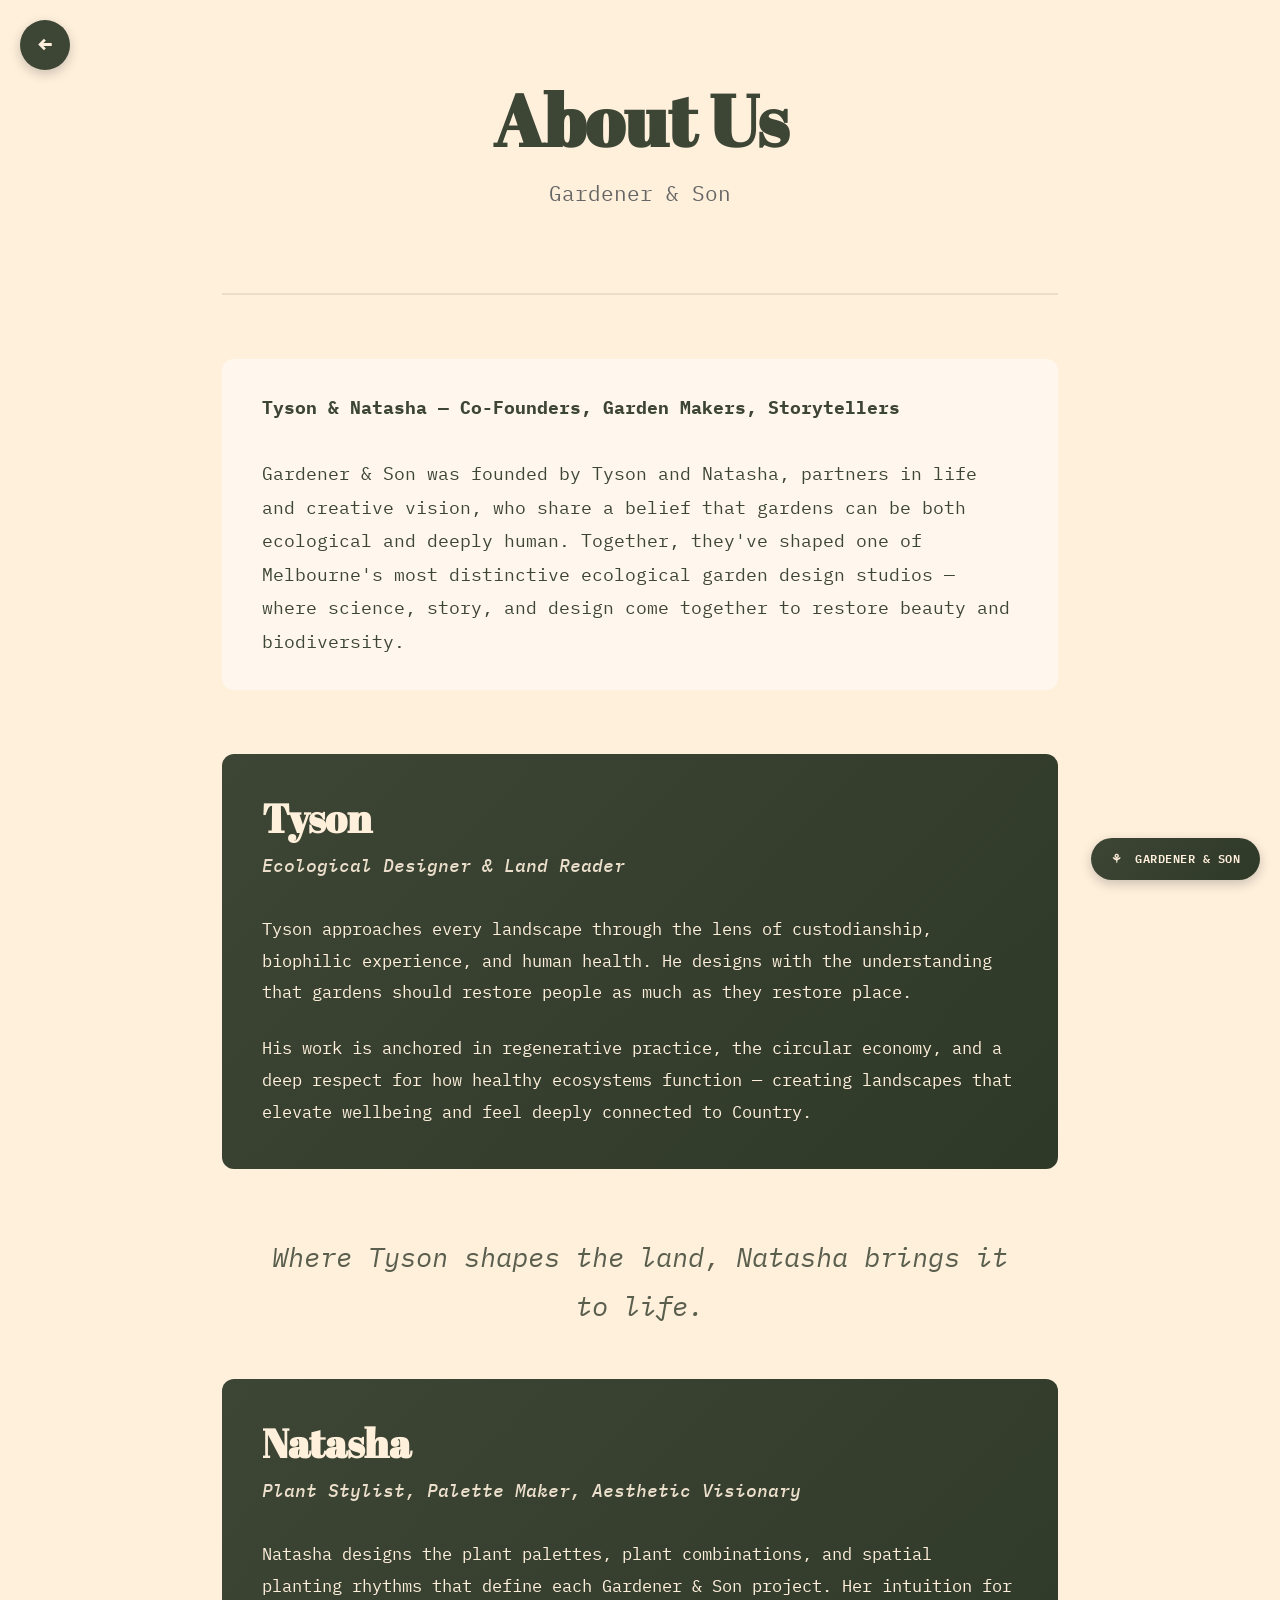
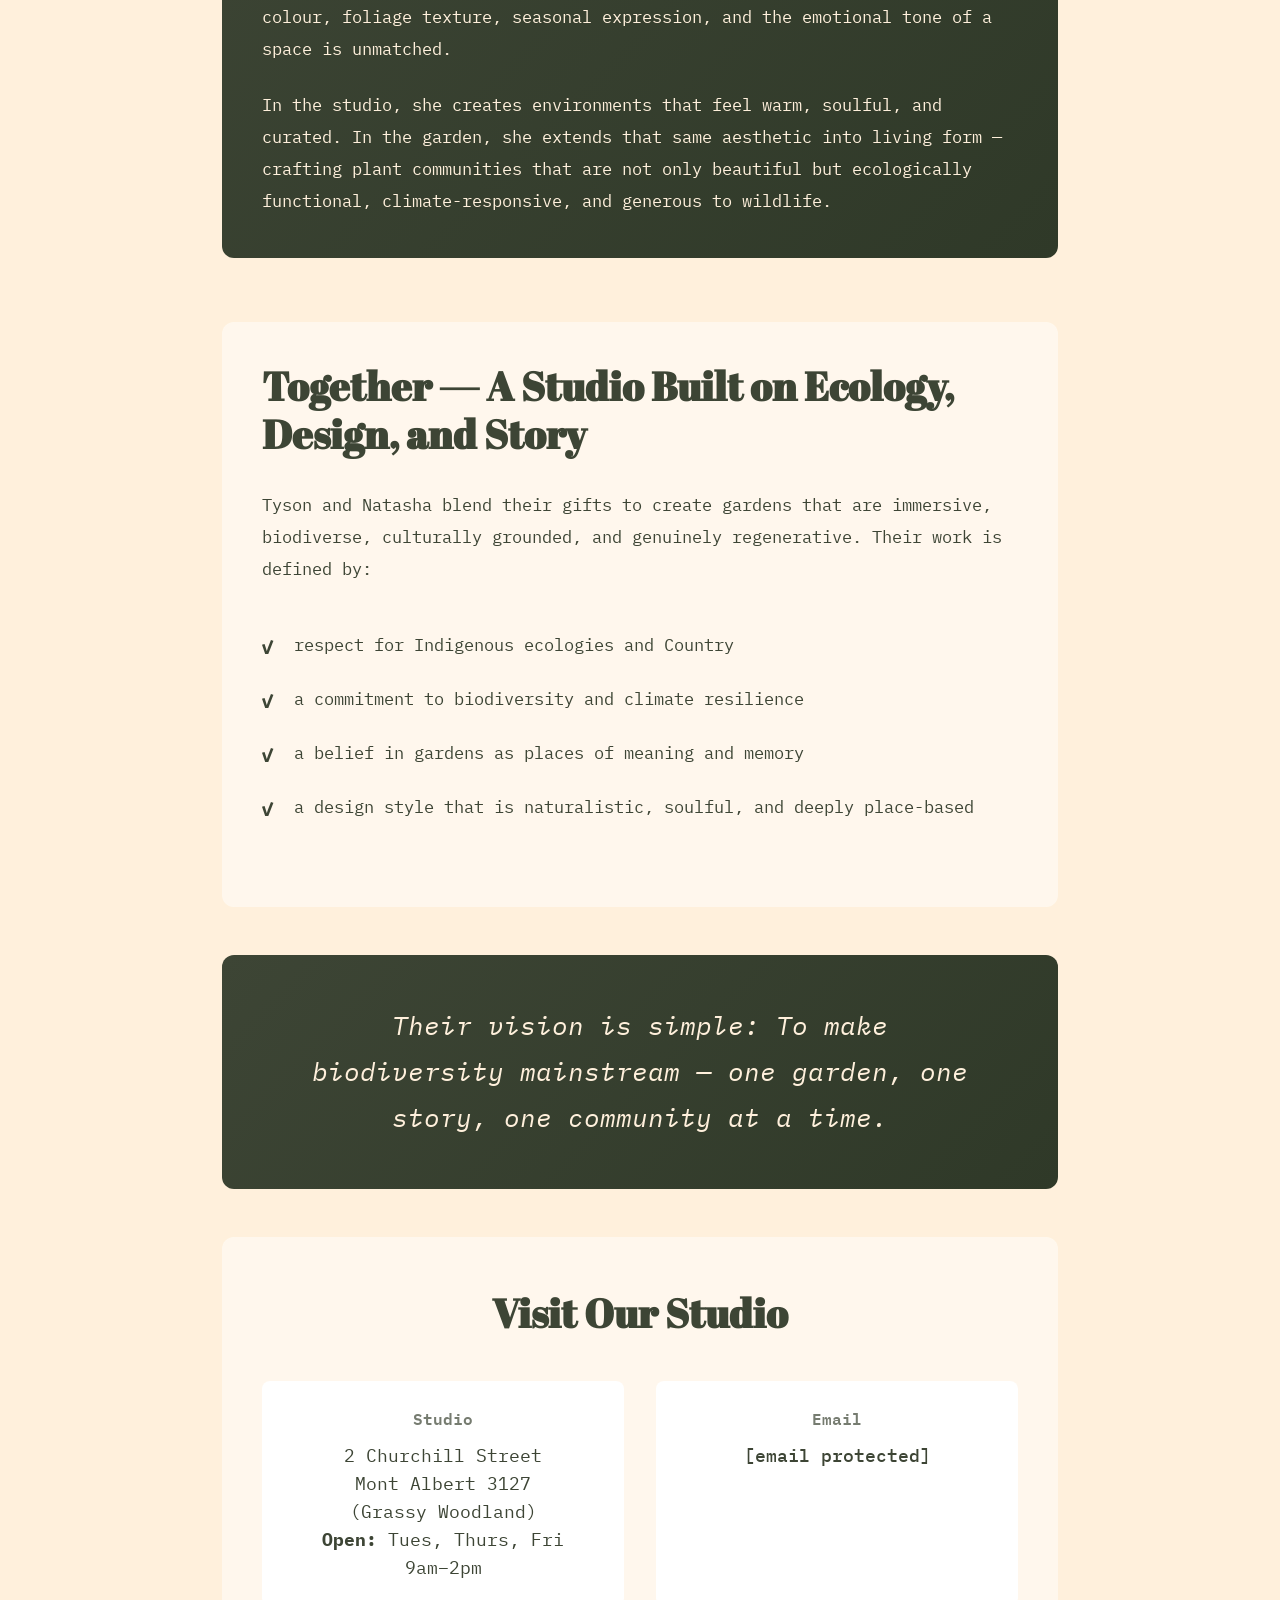
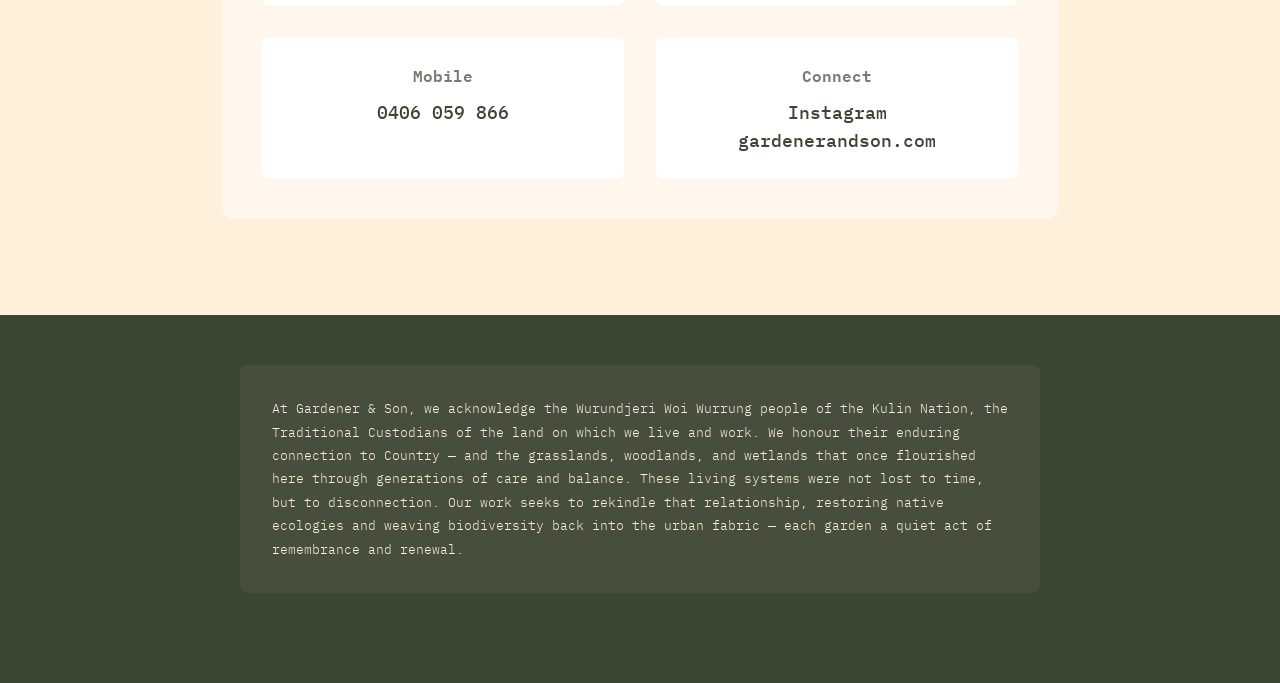
==== about.html @ 5bba2f90 "Initial commit" ====
<!DOCTYPE html>
<html lang="en">
<head>
  <meta charset="UTF-8"/>
  <meta name="viewport" content="width=device-width, initial-scale=1.0"/>
  
  <!-- PWA Configuration -->
  <link rel="manifest" href="manifest.json">
  <meta name="theme-color" content="#3d4535">
  <meta name="apple-mobile-web-app-capable" content="yes">
  <meta name="apple-mobile-web-app-status-bar-style" content="black-translucent">
  <meta name="apple-mobile-web-app-title" content="Ecological Garden">
  <link rel="apple-touch-icon" href="icon-192.png">
  
  <title>About Us | Gardener & Son</title>
  <link
    href="https://fonts.googleapis.com/css2?family=Abril+Fatface&family=IBM+Plex+Mono:wght@300;400;500;700&display=swap"
    rel="stylesheet"
  />
  <style>
    * {
      margin: 0;
      padding: 0;
      box-sizing: border-box;
    }

    body {
      font-family: "IBM Plex Mono", monospace;
      background-color: #fff0dc;
      color: #3d4535;
      line-height: 1.8;
      -webkit-font-smoothing: antialiased;
      -moz-osx-font-smoothing: grayscale;
    }

    /* Back Button */
    .back-button {
      position: fixed;
      top: 20px;
      left: 20px;
      z-index: 1000;
      width: 50px;
      height: 50px;
      background-color: #3d4535;
      border-radius: 50%;
      display: flex;
      justify-content: center;
      align-items: center;
      cursor: pointer;
      transition: all 0.3s ease;
      box-shadow: 0 4px 12px rgba(0, 0, 0, 0.2);
      text-decoration: none;
      color: #fff0dc;
      font-size: 24px;
      font-weight: bold;
    }

    .back-button:hover {
      transform: scale(1.05);
      background-color: #2f3928;
    }

    /* Brand Badge */
    .brand-badge {
      position: fixed;
      bottom: 20px;
      right: 20px;
      background: linear-gradient(135deg, #3d4535 0%, #2f3928 100%);
      color: #fff0dc;
      padding: 10px 20px;
      border-radius: 50px;
      font-size: 0.75rem;
      font-weight: 600;
      text-decoration: none;
      box-shadow: 0 4px 12px rgba(0, 0, 0, 0.2);
      z-index: 999;
      transition: all 0.3s ease;
      letter-spacing: 0.5px;
      text-transform: uppercase;
    }

    .brand-badge:hover {
      transform: scale(1.05);
      box-shadow: 0 6px 16px rgba(0, 0, 0, 0.3);
    }

    .brand-badge::before {
      content: "⚘ ";
      margin-right: 5px;
    }

    /* Container */
    .container {
      max-width: 900px;
      margin: 0 auto;
      padding: 5rem 2rem 3rem;
    }

    /* Hero Section */
    .hero {
      text-align: center;
      margin-bottom: 4rem;
      padding-bottom: 3rem;
      border-bottom: 2px solid rgba(61, 69, 53, 0.1);
    }

    h1 {
      font-family: "Abril Fatface", serif;
      font-size: clamp(2.5rem, 8vw, 4.5rem);
      color: #3d4535;
      margin-bottom: 1rem;
      letter-spacing: 0px;
      line-height: 1.1;
    }

    .subtitle {
      font-size: clamp(1rem, 2.5vw, 1.3rem);
      color: #666;
      font-weight: 400;
      margin-bottom: 2rem;
    }

    /* Intro Section */
    .intro {
      background: rgba(255, 255, 255, 0.5);
      padding: 2rem 2.5rem;
      border-radius: 12px;
      margin-bottom: 4rem;
      font-size: 1.1rem;
      line-height: 1.9;
    }

    /* Profile Sections */
    .profile {
      margin-bottom: 4rem;
      padding: 2.5rem;
      background: linear-gradient(135deg, #3d4535 0%, #2f3928 100%);
      color: #fff0dc;
      border-radius: 12px;
    }

    .profile h2 {
      font-family: "Abril Fatface", serif;
      font-size: clamp(1.8rem, 5vw, 2.5rem);
      margin-bottom: 0.5rem;
      letter-spacing: 0px;
      line-height: 1.2;
    }

    .profile h3 {
      font-size: 1.1rem;
      font-weight: 500;
      margin-bottom: 2rem;
      opacity: 0.9;
      font-style: italic;
    }

    .profile p {
      font-size: 1.05rem;
      line-height: 1.9;
      margin-bottom: 1.5rem;
    }

    .profile p:last-child {
      margin-bottom: 0;
    }

    /* Transition text between profiles */
    .transition-text {
      text-align: center;
      font-size: clamp(1.3rem, 3vw, 1.7rem);
      font-style: italic;
      color: #3d4535;
      margin: 3rem 0;
      padding: 0 2rem;
      opacity: 0.85;
    }

    /* Together Section */
    .together {
      background: rgba(255, 255, 255, 0.5);
      padding: 2.5rem;
      border-radius: 12px;
      margin-bottom: 3rem;
    }

    .together h2 {
      font-family: "Abril Fatface", serif;
      font-size: clamp(1.8rem, 5vw, 2.5rem);
      color: #3d4535;
      margin-bottom: 2rem;
      letter-spacing: 0px;
      line-height: 1.2;
    }

    .together p {
      font-size: 1.05rem;
      line-height: 1.9;
      margin-bottom: 1.5rem;
    }

    .together ul {
      list-style: none;
      padding: 0;
      margin: 2rem 0;
    }

    .together ul li {
      font-size: 1.05rem;
      line-height: 1.8;
      padding: 0.75rem 0;
      padding-left: 2rem;
      position: relative;
    }

    .together ul li::before {
      content: "✓";
      position: absolute;
      left: 0;
      color: #3d4535;
      font-weight: bold;
      font-size: 1.2rem;
    }

    /* Vision */
    .vision {
      text-align: center;
      padding: 3rem 2rem;
      background: linear-gradient(135deg, #3d4535 0%, #2f3928 100%);
      color: #fff0dc;
      border-radius: 12px;
      margin-bottom: 3rem;
    }

    .vision p {
      font-size: clamp(1.2rem, 3vw, 1.6rem);
      line-height: 1.8;
      font-style: italic;
      max-width: 700px;
      margin: 0 auto;
    }

    /* Contact Info Section */
    .contact-info-section {
      background: rgba(255, 255, 255, 0.5);
      padding: 2.5rem;
      border-radius: 12px;
      margin-bottom: 3rem;
      text-align: center;
    }

    .contact-info-section h2 {
      font-family: "Abril Fatface", serif;
      font-size: clamp(1.8rem, 5vw, 2.5rem);
      color: #3d4535;
      margin-bottom: 2rem;
      letter-spacing: 0px;
    }

    .contact-details {
      display: grid;
      grid-template-columns: repeat(auto-fit, minmax(250px, 1fr));
      gap: 2rem;
      margin-top: 2rem;
    }

    .contact-item {
      padding: 1.5rem;
      background: white;
      border-radius: 8px;
    }

    .contact-item h3 {
      font-size: 1rem;
      font-weight: 600;
      margin-bottom: 0.5rem;
      opacity: 0.7;
    }

    .contact-item p {
      font-size: 1.1rem;
      line-height: 1.6;
    }

    .contact-item a {
      color: #3d4535;
      text-decoration: none;
      font-weight: 500;
    }

    .contact-item a:hover {
      opacity: 0.7;
    }

    /* Footer - matching evc-map page exactly */
    footer {
      margin-top: 0;
      padding: 50px 20px;
      background-color: #3d4535;
      color: #fff0dc;
      text-align: center;
    }

    footer .acknowledgement {
      max-width: 800px;
      margin: 0 auto;
      padding: 2rem;
      background-color: rgba(255, 240, 220, 0.05);
      border-radius: 8px;
      text-align: left;
      line-height: 1.8;
    }

    footer .acknowledgement p {
      font-size: 13px;
      line-height: 1.8;
      margin-bottom: 30px;
      font-weight: 300;
    }

    footer .acknowledgement p:last-child {
      margin-bottom: 0;
    }

    footer > p {
      margin-top: 40px;
      font-size: 12px;
      opacity: 0.8;
    }

    footer a {
      color: #fff0dc;
      text-decoration: underline;
      transition: opacity 0.2s ease;
    }

    footer a:hover {
      opacity: 0.8;
    }



    /* Responsive */
    @media (max-width: 768px) {
      .container {
        padding: 4rem 1.5rem 2rem;
      }

      .intro, .profile, .together, .contact-info-section {
        padding: 1.5rem;
      }

      .profile h3 {
        font-size: 1rem;
      }

      .transition-text {
        font-size: 1.2rem;
        margin: 2rem 0;
      }

      .back-button {
        width: 45px;
        height: 45px;
        font-size: 20px;
      }

      .brand-badge {
        bottom: 15px;
        right: 15px;
        font-size: 0.7rem;
        padding: 8px 16px;
      }

      .contact-details {
        grid-template-columns: 1fr;
        gap: 1rem;
      }

      footer {
        padding: 40px 15px;
      }

      footer .acknowledgement {
        padding: 1.5rem;
        margin: 0 auto;
      }

      footer .acknowledgement p {
        font-size: 14px;
        line-height: 1.7;
        margin-bottom: 20px;
      }

      footer > p {
        font-size: 13px;
        margin-top: 30px;
        padding: 0 10px;
      }
    }

    @media (max-width: 480px) {
      .container {
        padding: 3.5rem 1rem 2rem;
      }

      .intro, .profile, .together, .contact-info-section {
        padding: 1.2rem;
      }

      .transition-text {
        font-size: 1.1rem;
      }

      footer .acknowledgement {
        padding: 1.2rem;
      }

      footer .acknowledgement p {
        font-size: 13px;
        margin-bottom: 15px;
      }

      footer > p {
        font-size: 12px;
      }
    }
  </style>
</head>
<body>
  <a href="index.html" class="back-button">←</a>
  <a href="https://www.gardenerandson.com" target="_blank" class="brand-badge">Gardener & Son</a>

  <div class="container">
    <div class="hero">
      <h1>About Us</h1>
      <p class="subtitle">Gardener & Son</p>
    </div>

    <div class="intro">
      <p><strong>Tyson & Natasha — Co-Founders, Garden Makers, Storytellers</strong></p><br>
      <p>Gardener & Son was founded by Tyson and Natasha, partners in life and creative vision, who share a belief that gardens can be both ecological and deeply human. Together, they've shaped one of Melbourne's most distinctive ecological garden design studios — where science, story, and design come together to restore beauty and biodiversity.</p>
    </div>

    <div class="profile">
      <h2>Tyson</h2>
      <h3>Ecological Designer & Land Reader</h3>
      <p>Tyson approaches every landscape through the lens of custodianship, biophilic experience, and human health. He designs with the understanding that gardens should restore people as much as they restore place.</p>
      <p>His work is anchored in regenerative practice, the circular economy, and a deep respect for how healthy ecosystems function — creating landscapes that elevate wellbeing and feel deeply connected to Country.</p>
    </div>

    <p class="transition-text">Where Tyson shapes the land, Natasha brings it to life.</p>

    <div class="profile">
      <h2>Natasha</h2>
      <h3>Plant Stylist, Palette Maker, Aesthetic Visionary</h3>
      <p>Natasha designs the plant palettes, plant combinations, and spatial planting rhythms that define each Gardener & Son project. Her intuition for colour, foliage texture, seasonal expression, and the emotional tone of a space is unmatched.</p>
      <p>In the studio, she creates environments that feel warm, soulful, and curated. In the garden, she extends that same aesthetic into living form — crafting plant communities that are not only beautiful but ecologically functional, climate-responsive, and generous to wildlife.</p>
    </div>

    <div class="together">
      <h2>Together — A Studio Built on Ecology, Design, and Story</h2>
      <p>Tyson and Natasha blend their gifts to create gardens that are immersive, biodiverse, culturally grounded, and genuinely regenerative. Their work is defined by:</p>
      <ul>
        <li>respect for Indigenous ecologies and Country</li>
        <li>a commitment to biodiversity and climate resilience</li>
        <li>a belief in gardens as places of meaning and memory</li>
        <li>a design style that is naturalistic, soulful, and deeply place-based</li>
      </ul>
    </div>

    <div class="vision">
      <p>Their vision is simple: To make biodiversity mainstream — one garden, one story, one community at a time.</p>
    </div>

    <div class="contact-info-section">
      <h2>Visit Our Studio</h2>
      <div class="contact-details">
        <div class="contact-item">
          <h3>Studio</h3>
          <p>2 Churchill Street<br>Mont Albert 3127<br>(Grassy Woodland)</p>
          <p><strong>Open:</strong> Tues, Thurs, Fri<br>9am–2pm</p>
          
        </div>
        <div class="contact-item">
          <h3>Email</h3>
          <p><a href="/cdn-cgi/l/email-protection#6e060b0202012e090f1c0a0b000b1c0f000a1d0100400d0103"><span class="__cf_email__" data-cfemail="dbb3beb7b7b49bbcbaa9bfbeb5bea9bab5bfa8b4b5f5b8b4b6">[email&#160;protected]</span></a></p>
        </div>
        <div class="contact-item">
          <h3>Mobile</h3>
          <p><a href="tel:0406059866">0406 059 866</a></p>
        </div>
        <div class="contact-item">
          <h3>Connect</h3>
          <p>
            <a href="https://www.instagram.com/gardenerandson/" target="_blank">Instagram</a><br>
            <a href="https://www.gardenerandson.com" target="_blank">gardenerandson.com</a>
          </p>
        </div>
      </div>
    </div>
  </div>

  <!-- Footer - exact match from evc-map page -->
  <footer id="footer">
    <div class="acknowledgement">
      <p>
        At Gardener & Son, we acknowledge the Wurundjeri Woi Wurrung people of the Kulin Nation, the Traditional Custodians of the land on which we live and work. We honour their enduring connection to Country — and the grasslands, woodlands, and wetlands that once flourished here through generations of care and balance. These living systems were not lost to time, but to disconnection. Our work seeks to rekindle that relationship, restoring native ecologies and weaving biodiversity back into the urban fabric — each garden a quiet act of remembrance and renewal.
      </p>
    </div>
    <p>
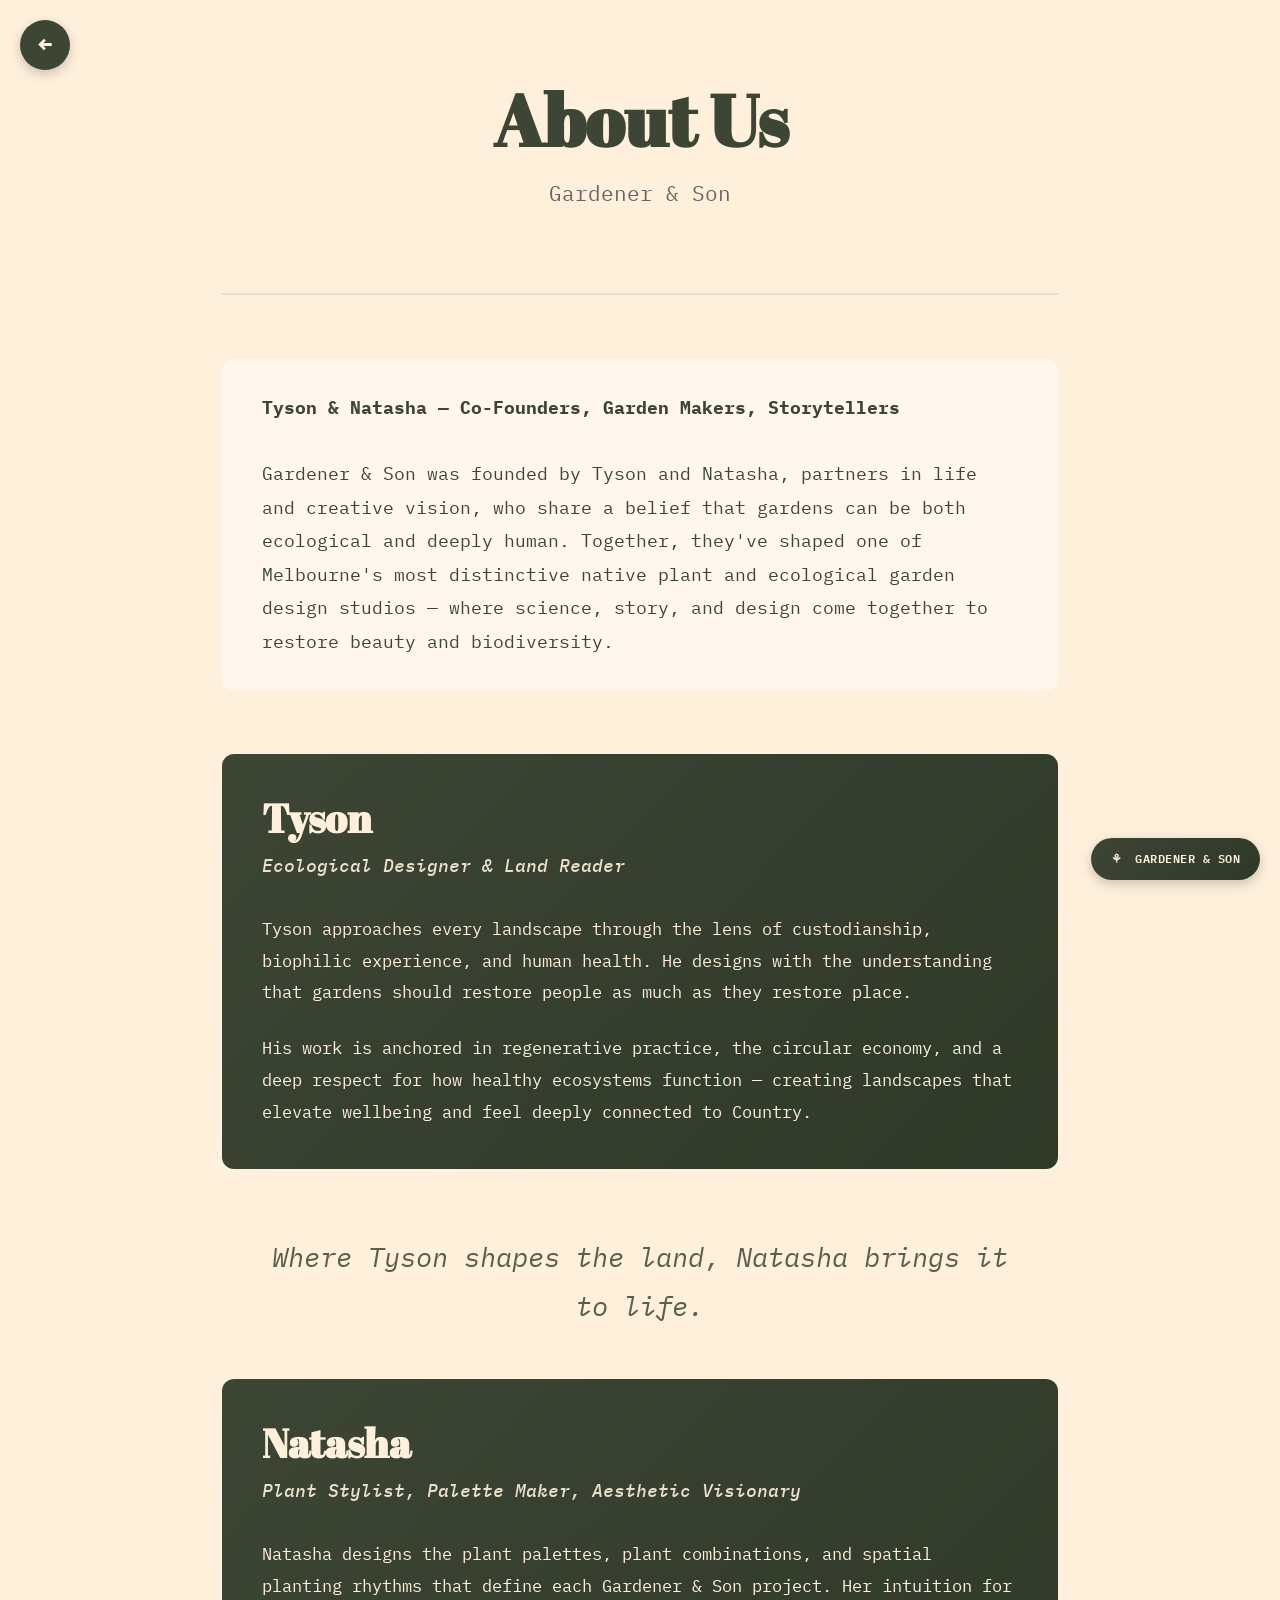
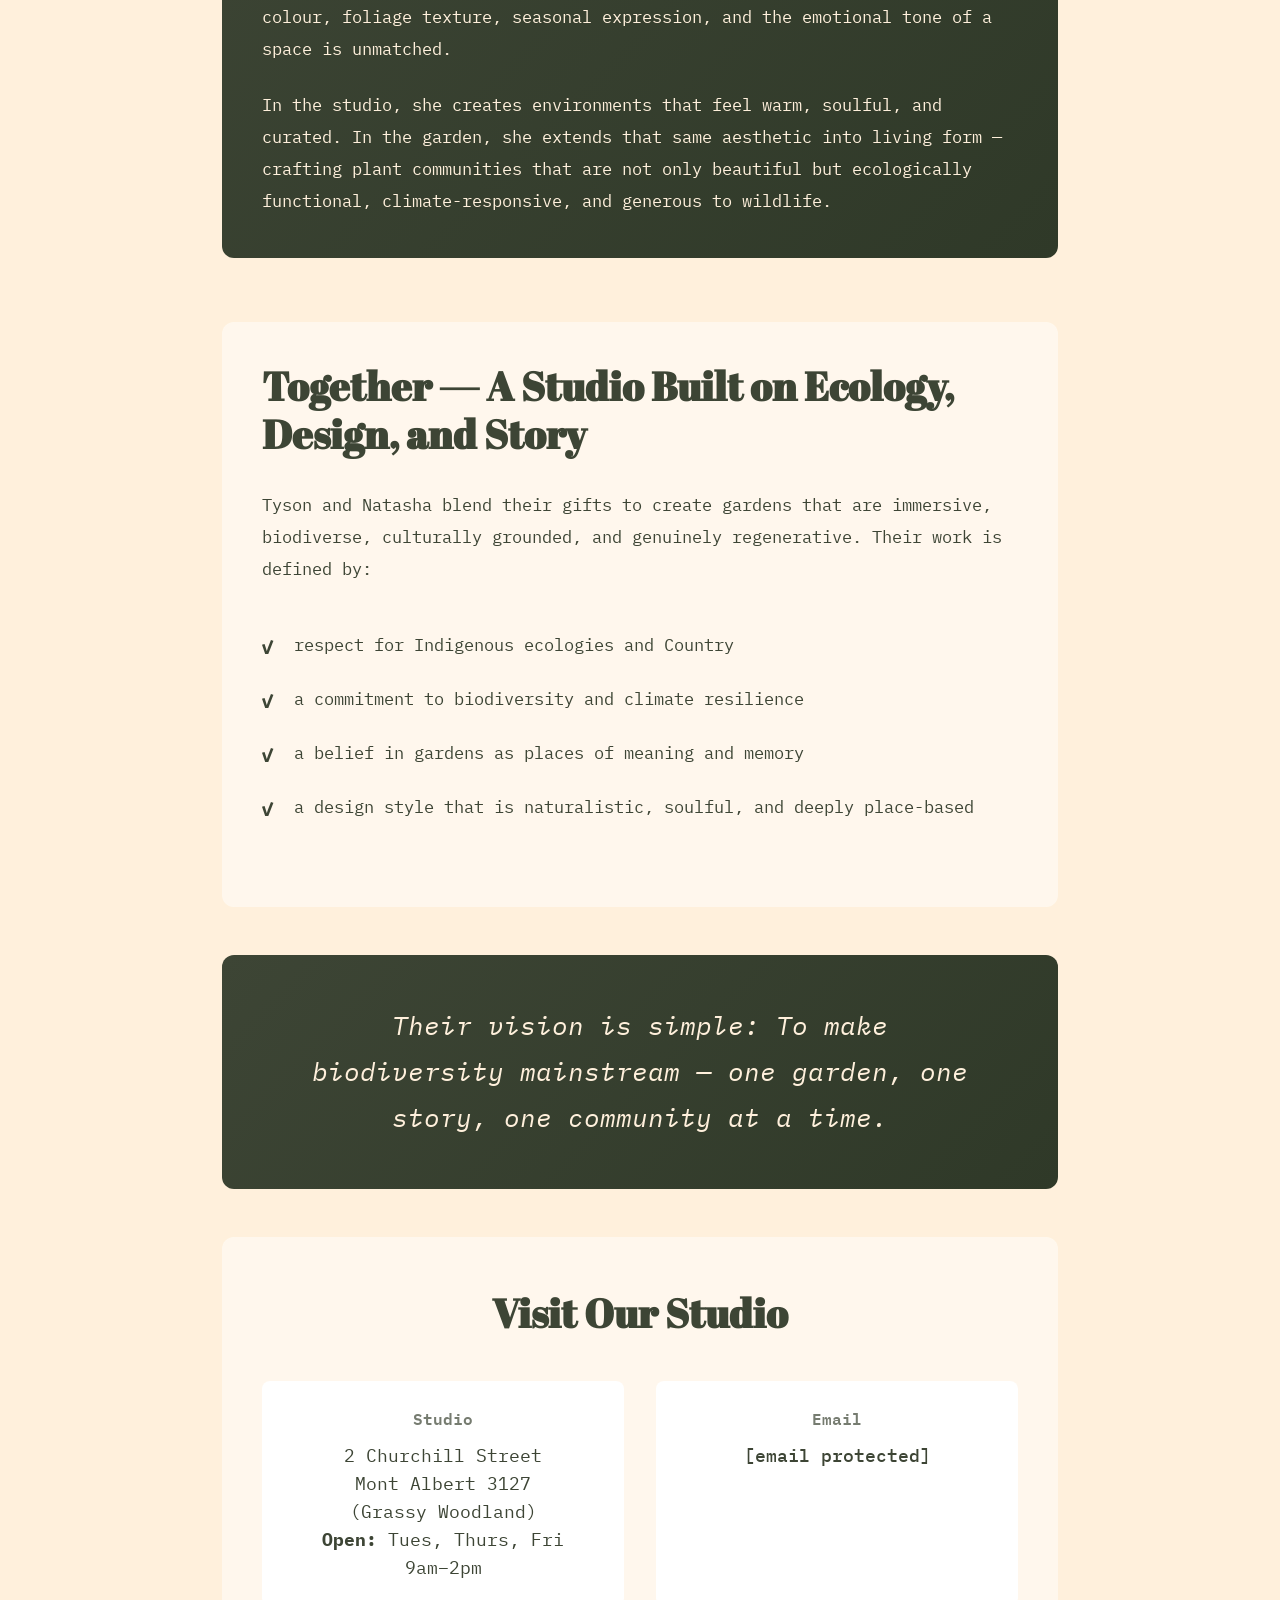
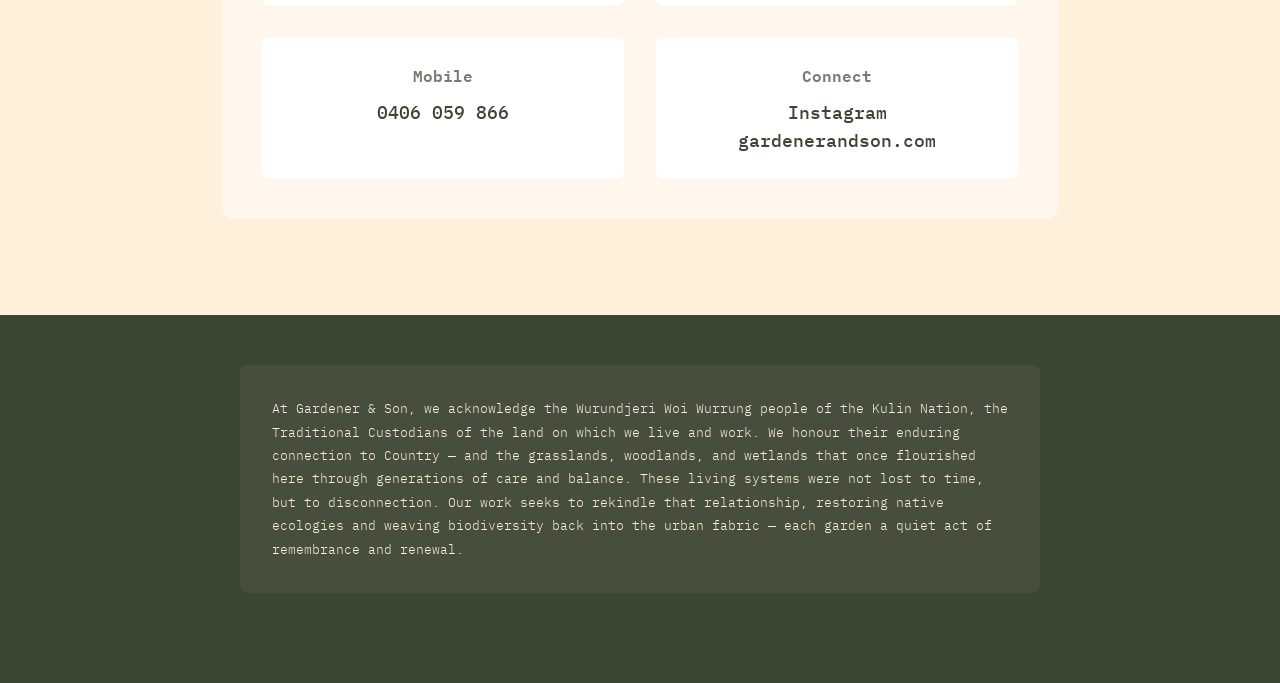
==== commit bac46a11: "Polish homepage copy and remove legacy shared-link wording" ====
--- a/about.html
+++ b/about.html
@@ -9,10 +9,22 @@
   <meta name="theme-color" content="#3d4535">
   <meta name="apple-mobile-web-app-capable" content="yes">
   <meta name="apple-mobile-web-app-status-bar-style" content="black-translucent">
-  <meta name="apple-mobile-web-app-title" content="Ecological Garden">
+  <meta name="apple-mobile-web-app-title" content="Find My Native Plants">
   <link rel="apple-touch-icon" href="icon-192.png">
   
-  <title>About Us | Gardener & Son</title>
+  <title>About | Find My Native Plants</title>
+  <meta name="description" content="Learn about the team behind Find My Native Plants and our approach to native planting with ecological intent.">
+  <link rel="canonical" href="https://findmynativeplants.com.au/about.html">
+  <meta property="og:title" content="About | Find My Native Plants">
+  <meta property="og:description" content="Meet the team helping people choose native and indigenous plants for their local area.">
+  <meta property="og:type" content="website">
+  <meta property="og:url" content="https://findmynativeplants.com.au/about.html">
+  <meta property="og:site_name" content="Find My Native Plants">
+  <meta property="og:image" content="https://findmynativeplants.com.au/icon-512.png">
+  <meta name="twitter:card" content="summary_large_image">
+  <meta name="twitter:title" content="About | Find My Native Plants">
+  <meta name="twitter:description" content="Meet the team helping people choose native and indigenous plants for their local area.">
+  <meta name="twitter:image" content="https://findmynativeplants.com.au/icon-512.png">
   <link
     href="https://fonts.googleapis.com/css2?family=Abril+Fatface&family=IBM+Plex+Mono:wght@300;400;500;700&display=swap"
     rel="stylesheet"
@@ -439,7 +451,7 @@
 
     <div class="intro">
       <p><strong>Tyson & Natasha — Co-Founders, Garden Makers, Storytellers</strong></p><br>
-      <p>Gardener & Son was founded by Tyson and Natasha, partners in life and creative vision, who share a belief that gardens can be both ecological and deeply human. Together, they've shaped one of Melbourne's most distinctive ecological garden design studios — where science, story, and design come together to restore beauty and biodiversity.</p>
+      <p>Gardener & Son was founded by Tyson and Natasha, partners in life and creative vision, who share a belief that gardens can be both ecological and deeply human. Together, they've shaped one of Melbourne's most distinctive native plant and ecological garden design studios — where science, story, and design come together to restore beauty and biodiversity.</p>
     </div>
 
     <div class="profile">
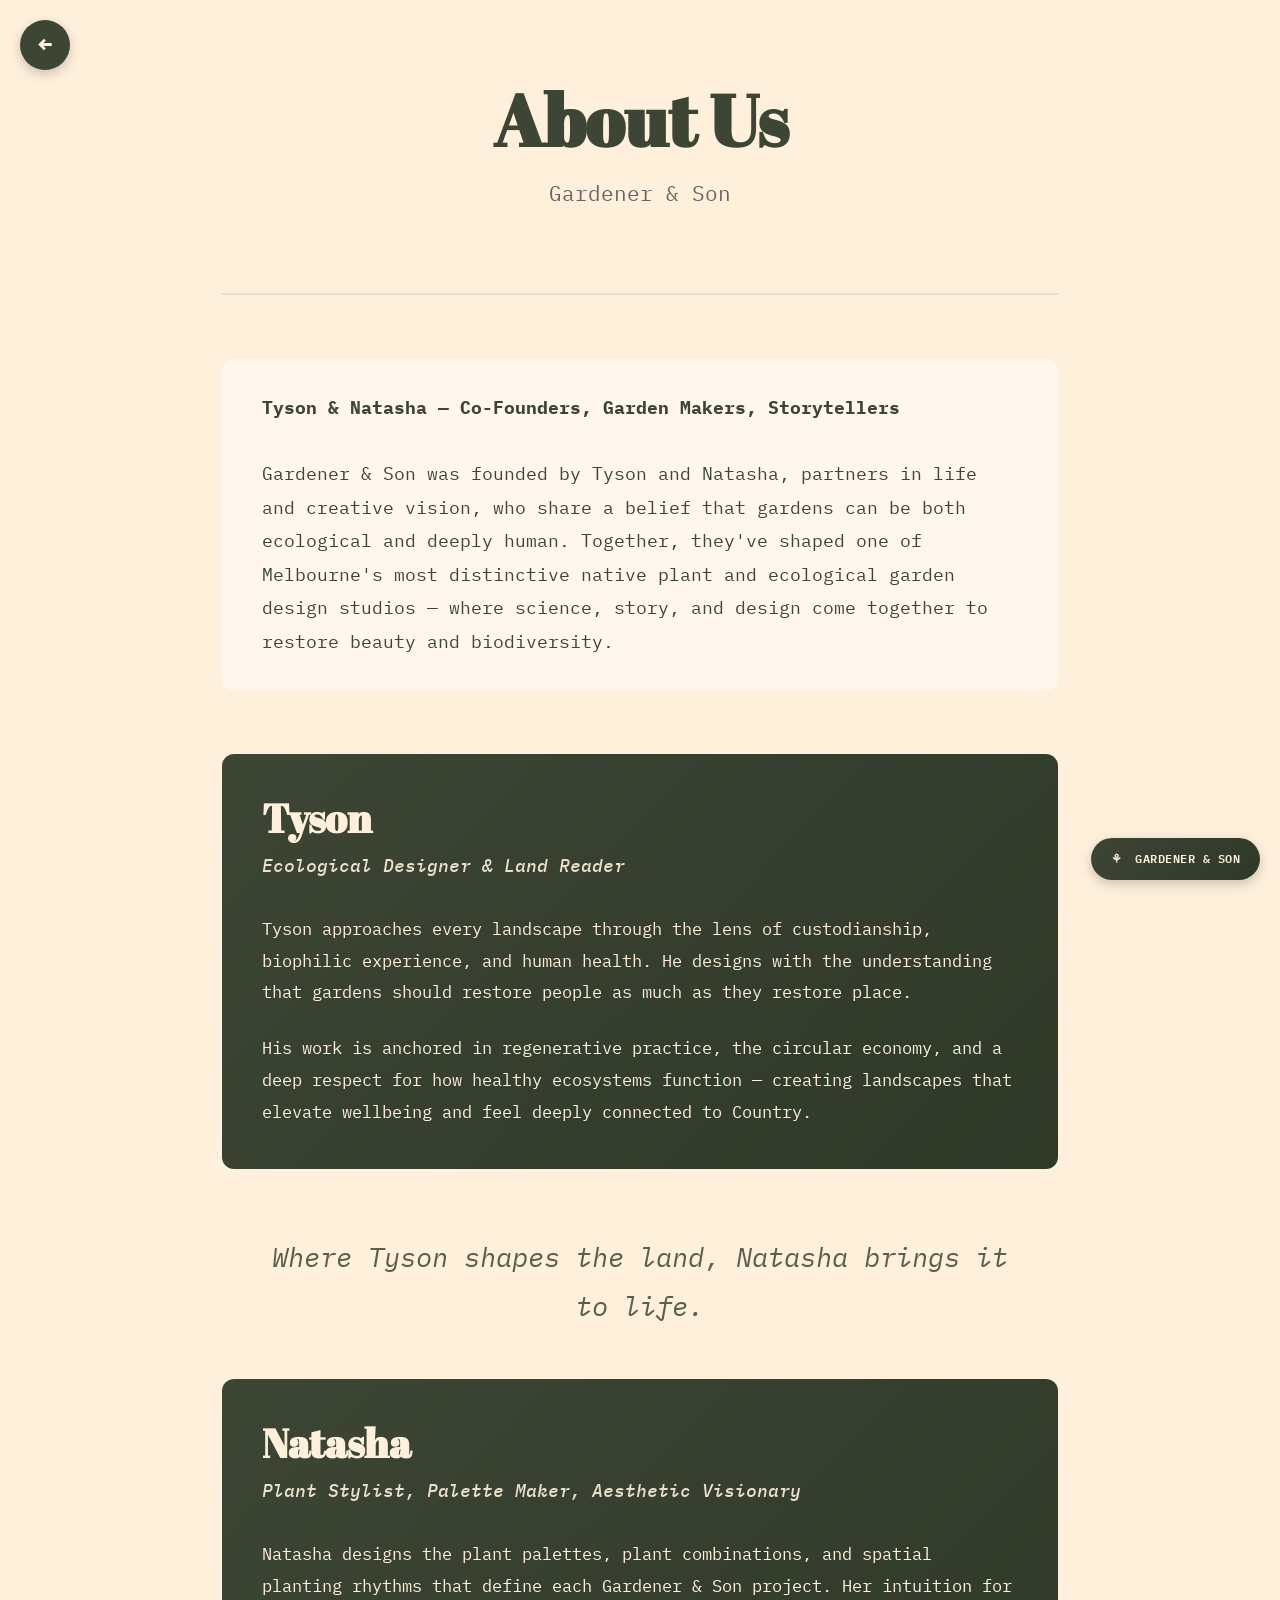
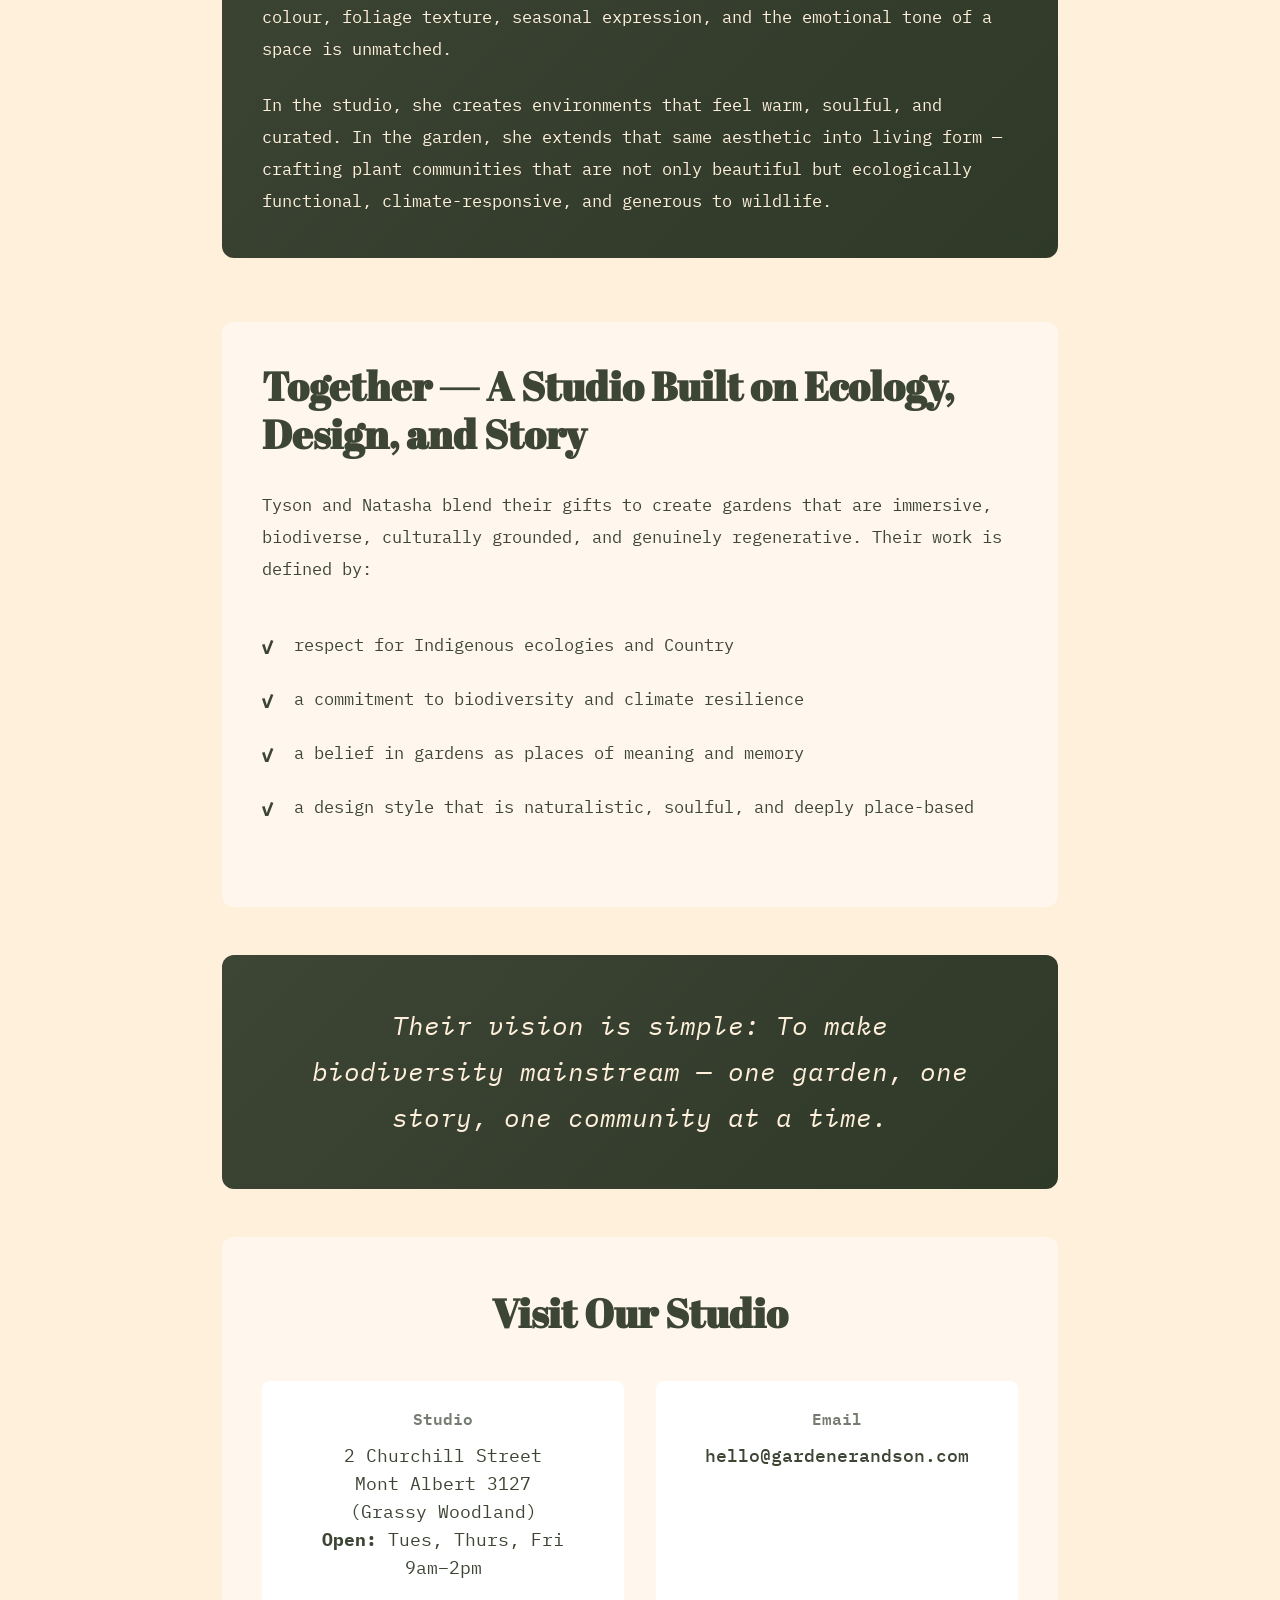
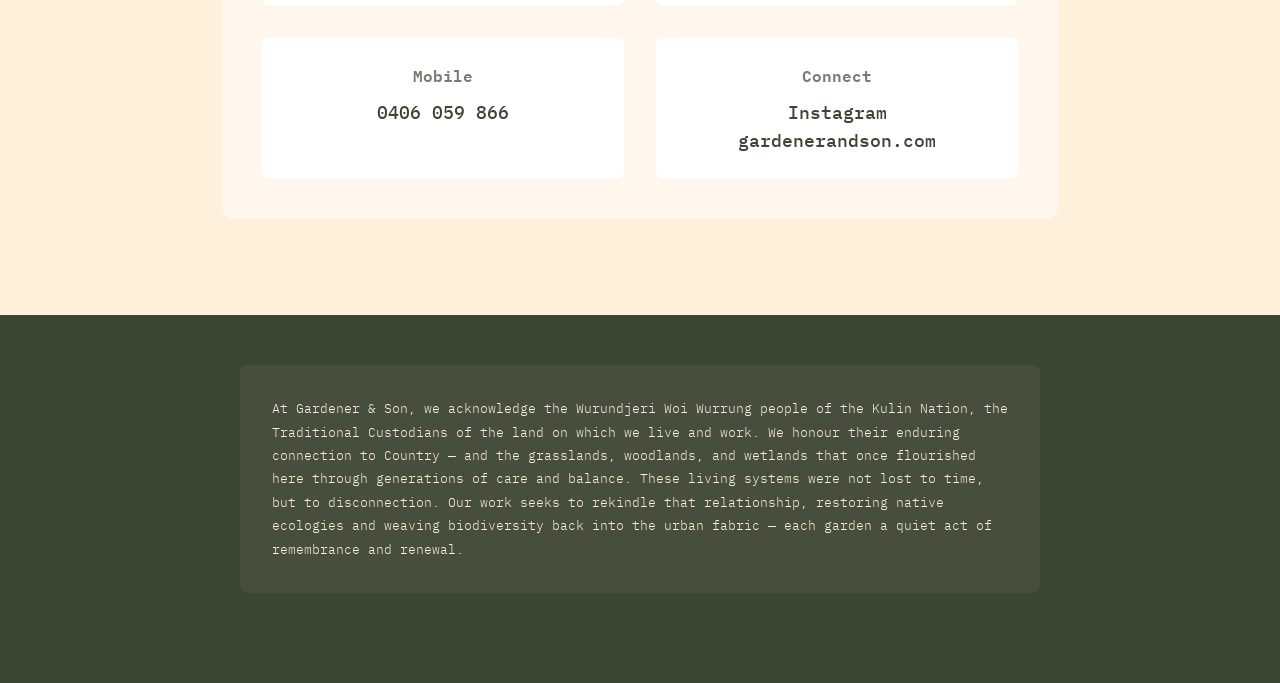
==== commit aaad2fc2: "Restore working email links and favicon on About and Contact The email links were saved with Cloudfl" ====
--- a/about.html
+++ b/about.html
@@ -11,6 +11,7 @@
   <meta name="apple-mobile-web-app-status-bar-style" content="black-translucent">
   <meta name="apple-mobile-web-app-title" content="Find My Native Plants">
   <link rel="apple-touch-icon" href="icon-192.png">
+  <link rel="icon" type="image/png" sizes="32x32" href="favicon.png">
   
   <title>About | Find My Native Plants</title>
   <meta name="description" content="Learn about the team behind Find My Native Plants and our approach to native planting with ecological intent.">
@@ -496,7 +497,7 @@
         </div>
         <div class="contact-item">
           <h3>Email</h3>
-          <p><a href="/cdn-cgi/l/email-protection#6e060b0202012e090f1c0a0b000b1c0f000a1d0100400d0103"><span class="__cf_email__" data-cfemail="dbb3beb7b7b49bbcbaa9bfbeb5bea9bab5bfa8b4b5f5b8b4b6">[email&#160;protected]</span></a></p>
+          <p><a href="mailto:hello@gardenerandson.com">hello@gardenerandson.com</a></p>
         </div>
         <div class="contact-item">
           <h3>Mobile</h3>
